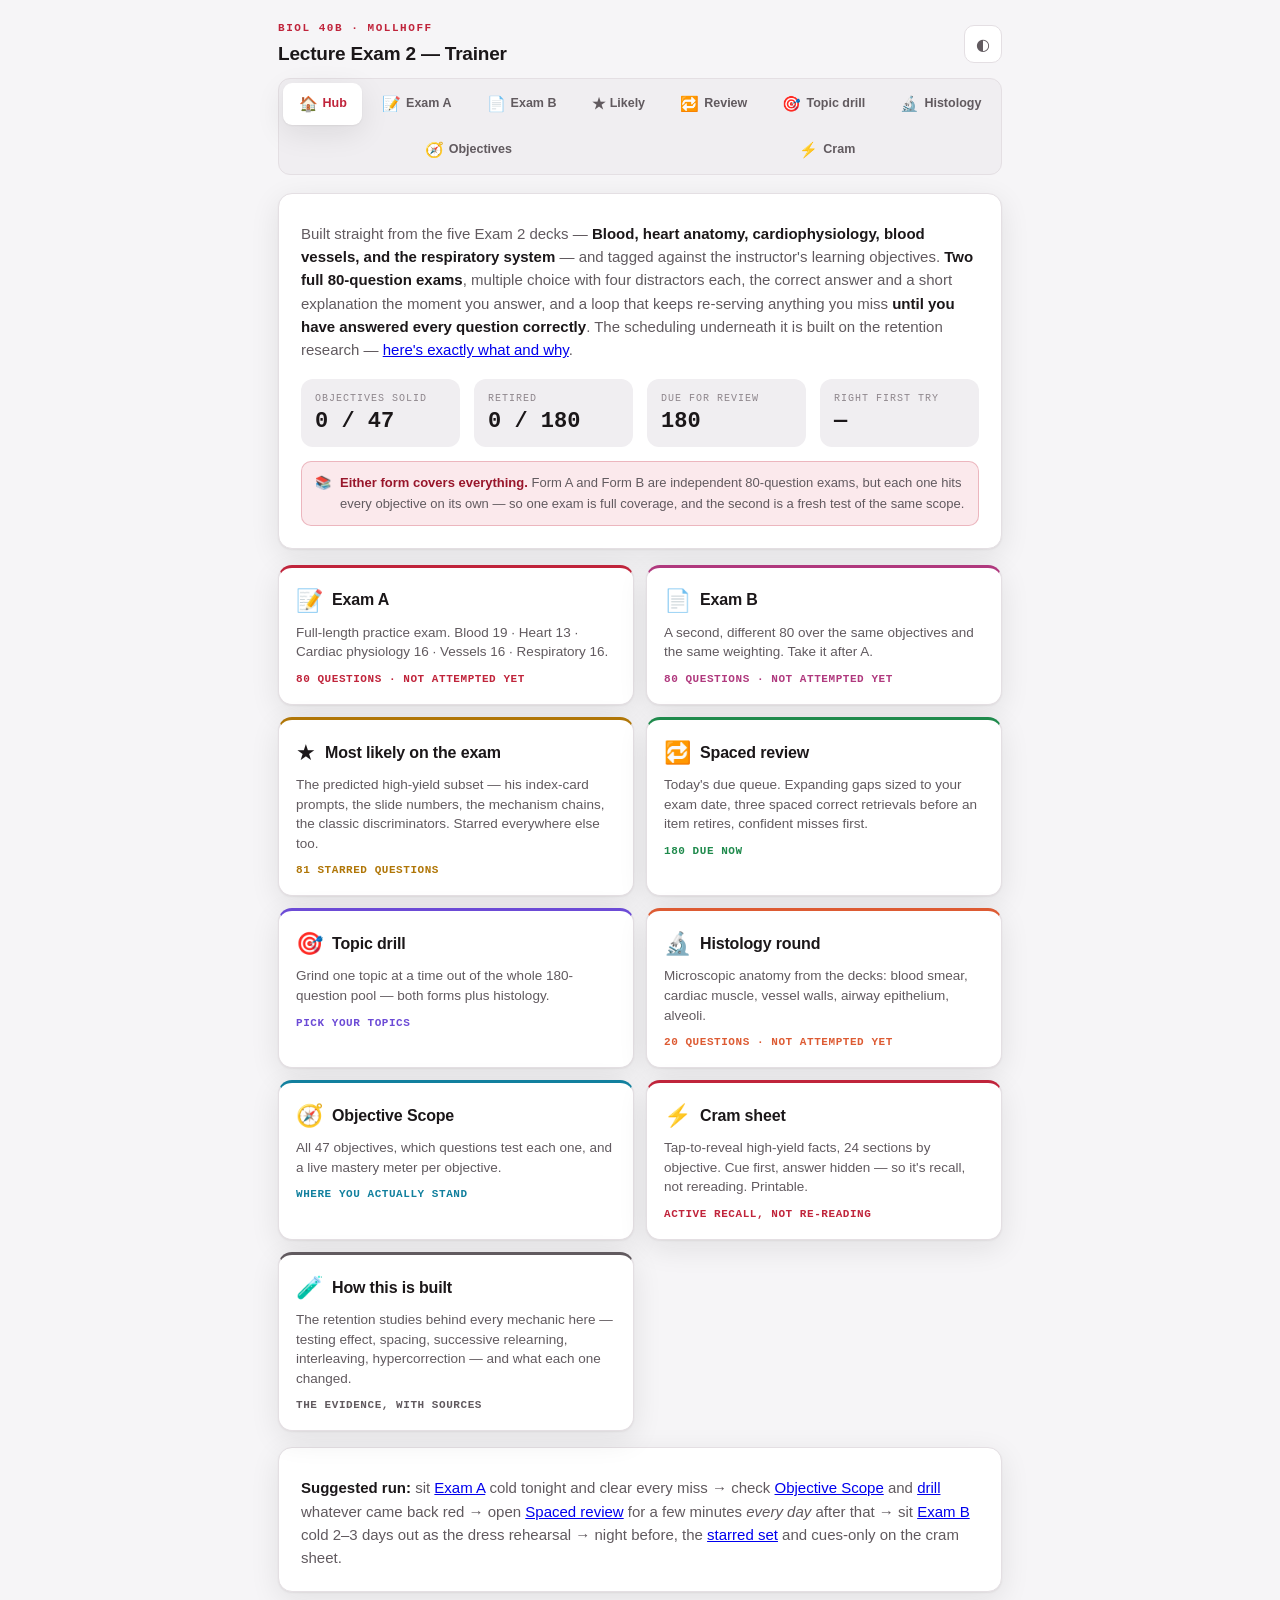
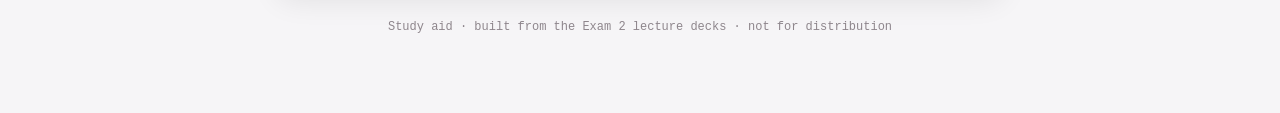
==== index.html @ ac5761a3 "BIOL 40B Lecture Exam 2 trainer: two 80-question forms, predicted high-yield set, spaced review Buil" ====
<!doctype html>
<html lang="en">
<head>
<meta charset="utf-8">
<meta name="viewport" content="width=device-width,initial-scale=1">
<title>BIOL 40B — Lecture Exam 2 Trainer</title>
<meta name="description" content="Practice trainer for the BIOL 40B lecture Exam 2: two full 80-question multiple-choice exams (four distractors each) over blood, heart anatomy, cardiac physiology, blood vessels and the respiratory system, plus a predicted high-yield set, a spaced-repetition review queue, a histology round, an objective-coverage tracker and a cram sheet.">
<link rel="stylesheet" href="styles.css">
</head>
<body>
<div class="wrap">
  <header class="top">
    <div class="brand">
      <span class="kicker">BIOL 40B · Mollhoff</span>
      <h1>Lecture Exam 2 — Trainer</h1>
    </div>
    <button class="iconbtn" id="theme" title="Toggle light / dark" aria-label="Toggle theme">◐</button>
  </header>

  <nav class="pagenav" aria-label="Sections">
    <a href="index.html" class="pnav on" aria-current="page"><span class="ic">🏠</span> Hub</a>
    <a href="exam-a.html" class="pnav"><span class="ic">📝</span> Exam A</a>
    <a href="exam-b.html" class="pnav"><span class="ic">📄</span> Exam B</a>
    <a href="likely.html" class="pnav"><span class="ic">★</span> Likely</a>
    <a href="review.html" class="pnav"><span class="ic">🔁</span> Review</a>
    <a href="drill.html" class="pnav"><span class="ic">🎯</span> Topic drill</a>
    <a href="histology.html" class="pnav"><span class="ic">🔬</span> Histology</a>
    <a href="objectives.html" class="pnav"><span class="ic">🧭</span> Objectives</a>
    <a href="cram.html" class="pnav"><span class="ic">⚡</span> Cram</a>
  </nav>

  <section class="card pad">
    <p class="hero-note">Built straight from the five Exam 2 decks — <b>Blood, heart anatomy, cardiophysiology, blood
      vessels, and the respiratory system</b> — and tagged against the instructor's learning objectives.
      <b>Two full 80-question exams</b>, multiple choice with four distractors each, the correct answer and a short
      explanation the moment you answer, and a loop that keeps re-serving anything you miss <b>until you have answered
      every question correctly</b>. The scheduling underneath it is built on the retention research —
      <a href="method.html">here's exactly what and why</a>.</p>
    <div class="snapshot" id="snapshot"></div>
    <div id="duebanner"></div>
    <div class="notebox" style="margin-top:14px"><span>📚</span><span><b>Either form covers everything.</b> Form A and
      Form B are independent 80-question exams, but each one hits every objective on its own — so one exam is full
      coverage, and the second is a fresh test of the same scope.</span></div>
  </section>

  <div class="hubgrid">
    <a class="hubcard" href="exam-a.html" style="--tc:var(--t-blood)">
      <span class="hc-top"><span class="hc-ic">📝</span><span class="hc-t">Exam A</span></span>
      <span class="hc-d">Full-length practice exam. Blood 19 · Heart 13 · Cardiac physiology 16 · Vessels 16 · Respiratory 16.</span>
      <span class="hc-meta" id="meta-a">80 questions</span>
    </a>
    <a class="hubcard" href="exam-b.html" style="--tc:var(--t-cardio)">
      <span class="hc-top"><span class="hc-ic">📄</span><span class="hc-t">Exam B</span></span>
      <span class="hc-d">A second, different 80 over the same objectives and the same weighting. Take it after A.</span>
      <span class="hc-meta" id="meta-b">80 questions</span>
    </a>
    <a class="hubcard" href="likely.html" style="--tc:var(--hy)">
      <span class="hc-top"><span class="hc-ic">★</span><span class="hc-t">Most likely on the exam</span></span>
      <span class="hc-d">The predicted high-yield subset — his index-card prompts, the slide numbers, the mechanism chains, the classic discriminators. Starred everywhere else too.</span>
      <span class="hc-meta" id="meta-hy">predicted set</span>
    </a>
    <a class="hubcard" href="review.html" style="--tc:var(--correct)">
      <span class="hc-top"><span class="hc-ic">🔁</span><span class="hc-t">Spaced review</span></span>
      <span class="hc-d">Today's due queue. Expanding gaps sized to your exam date, three spaced correct retrievals before an item retires, confident misses first.</span>
      <span class="hc-meta" id="meta-due">the habit that makes it stick</span>
    </a>
    <a class="hubcard" href="drill.html" style="--tc:var(--t-vessels)">
      <span class="hc-top"><span class="hc-ic">🎯</span><span class="hc-t">Topic drill</span></span>
      <span class="hc-d">Grind one topic at a time out of the whole 180-question pool — both forms plus histology.</span>
      <span class="hc-meta">pick your topics</span>
    </a>
    <a class="hubcard" href="histology.html" style="--tc:var(--t-heart)">
      <span class="hc-top"><span class="hc-ic">🔬</span><span class="hc-t">Histology round</span></span>
      <span class="hc-d">Microscopic anatomy from the decks: blood smear, cardiac muscle, vessel walls, airway epithelium, alveoli.</span>
      <span class="hc-meta" id="meta-h">20 questions</span>
    </a>
    <a class="hubcard" href="objectives.html" style="--tc:var(--t-resp)">
      <span class="hc-top"><span class="hc-ic">🧭</span><span class="hc-t">Objective Scope</span></span>
      <span class="hc-d">All 47 objectives, which questions test each one, and a live mastery meter per objective.</span>
      <span class="hc-meta">where you actually stand</span>
    </a>
    <a class="hubcard" href="cram.html" style="--tc:var(--t-blood)">
      <span class="hc-top"><span class="hc-ic">⚡</span><span class="hc-t">Cram sheet</span></span>
      <span class="hc-d">Tap-to-reveal high-yield facts, 24 sections by objective. Cue first, answer hidden — so it's recall, not rereading. Printable.</span>
      <span class="hc-meta">active recall, not re-reading</span>
    </a>
    <a class="hubcard" href="method.html" style="--tc:var(--muted)">
      <span class="hc-top"><span class="hc-ic">🧪</span><span class="hc-t">How this is built</span></span>
      <span class="hc-d">The retention studies behind every mechanic here — testing effect, spacing, successive relearning, interleaving, hypercorrection — and what each one changed.</span>
      <span class="hc-meta">the evidence, with sources</span>
    </a>
  </div>

  <section class="card pad" style="margin-top:16px">
    <p class="hero-note" style="margin-bottom:0"><b>Suggested run:</b> sit <a href="exam-a.html">Exam A</a> cold tonight
      and clear every miss → check <a href="objectives.html">Objective Scope</a> and
      <a href="drill.html">drill</a> whatever came back red → open <a href="review.html">Spaced review</a> for a few
      minutes <i>every day</i> after that → sit <a href="exam-b.html">Exam B</a> cold 2–3 days out as the dress
      rehearsal → night before, the <a href="likely.html">starred set</a> and cues-only on the cram sheet.</p>
  </section>

  <p class="foot">Study aid · built from the Exam 2 lecture decks · not for distribution</p>
</div>

<script src="objectives_data.js"></script>
<script src="exam_a.js"></script>
<script src="exam_b.js"></script>
<script src="histology_data.js"></script>
<script src="srs.js"></script>
<script src="hub.js"></script>
</body>
</html>
---- styles.css ----
/* BIOL 40B — Lecture Exam 2 trainer.
   Cardiopulmonary identity: crimson accent, per-topic colour coding, light + dark. */
:root{
  --bg:#F6F5F7; --surface:#FFFFFF; --surface-2:#F0EEF1;
  --ink:#1B1719; --muted:#615A5F; --faint:#8E868C; --line:#E4DFE3;
  --accent:#C0243B; --accent-deep:#98162B; --accent-soft:#FBE9EC;
  --correct:#1F8A4C; --correct-soft:#E4F3EA;
  --miss:#C43D2E; --miss-soft:#F8E4E1;
  --hint:#9A6B0F; --hint-soft:#FBF0D8;
  --sans:-apple-system,BlinkMacSystemFont,"Segoe UI",Roboto,"Helvetica Neue",Arial,sans-serif;
  --mono:ui-monospace,"Cascadia Code","SFMono-Regular",Consolas,"Liberation Mono",monospace;
  --shadow:0 1px 2px rgba(27,23,25,.06),0 8px 30px rgba(27,23,25,.09);
  --radius:14px;
  /* topic accents — shared by every page so a topic always reads the same colour */
  --t-blood:#C0243B; --t-heart:#DD5B33; --t-cardio:#B0397E; --t-vessels:#6C4BD6; --t-resp:#12809E;
}
@media (prefers-color-scheme:dark){
  :root{
    --bg:#120E10; --surface:#1C1719; --surface-2:#251E21;
    --ink:#F0EAEC; --muted:#A79DA2; --faint:#786E73; --line:#332A2E;
    --accent:#F0637A; --accent-deep:#D8455E; --accent-soft:#3A181F;
    --correct:#37BB6C; --correct-soft:#122C1E; --miss:#E5654F; --miss-soft:#331A16;
    --hint:#E0A93A; --hint-soft:#302512;
    --shadow:0 1px 2px rgba(0,0,0,.3),0 10px 34px rgba(0,0,0,.45);
    --t-blood:#F0637A; --t-heart:#F2895F; --t-cardio:#E274B4; --t-vessels:#9A83F0; --t-resp:#4FB6D2;
  }
}
:root[data-theme="light"]{
  --bg:#F6F5F7; --surface:#FFFFFF; --surface-2:#F0EEF1; --ink:#1B1719; --muted:#615A5F;
  --faint:#8E868C; --line:#E4DFE3; --accent:#C0243B; --accent-deep:#98162B; --accent-soft:#FBE9EC;
  --correct:#1F8A4C; --correct-soft:#E4F3EA; --miss:#C43D2E; --miss-soft:#F8E4E1;
  --hint:#9A6B0F; --hint-soft:#FBF0D8; --shadow:0 1px 2px rgba(27,23,25,.06),0 8px 30px rgba(27,23,25,.09);
  --t-blood:#C0243B; --t-heart:#DD5B33; --t-cardio:#B0397E; --t-vessels:#6C4BD6; --t-resp:#12809E;
}
:root[data-theme="dark"]{
  --bg:#120E10; --surface:#1C1719; --surface-2:#251E21; --ink:#F0EAEC; --muted:#A79DA2;
  --faint:#786E73; --line:#332A2E; --accent:#F0637A; --accent-deep:#D8455E; --accent-soft:#3A181F;
  --correct:#37BB6C; --correct-soft:#122C1E; --miss:#E5654F; --miss-soft:#331A16;
  --hint:#E0A93A; --hint-soft:#302512; --shadow:0 1px 2px rgba(0,0,0,.3),0 10px 34px rgba(0,0,0,.45);
  --t-blood:#F0637A; --t-heart:#F2895F; --t-cardio:#E274B4; --t-vessels:#9A83F0; --t-resp:#4FB6D2;
}
*{box-sizing:border-box} html,body{margin:0;padding:0}
body{background:var(--bg);color:var(--ink);font-family:var(--sans);line-height:1.55;-webkit-font-smoothing:antialiased;min-height:100vh}
.wrap{max-width:760px;margin:0 auto;padding:20px 18px 64px}

.top{display:flex;align-items:center;justify-content:space-between;gap:12px;margin-bottom:10px}
.brand{display:flex;flex-direction:column;gap:2px}
.brand .kicker{font-family:var(--mono);font-size:11px;letter-spacing:.14em;text-transform:uppercase;color:var(--accent);font-weight:600}
.brand h1{font-size:19px;margin:0;font-weight:650;letter-spacing:-.01em}
.iconbtn{border:1px solid var(--line);background:var(--surface);color:var(--muted);width:38px;height:38px;border-radius:10px;cursor:pointer;font-size:16px;display:grid;place-items:center;transition:.15s}
.iconbtn:hover{color:var(--ink);border-color:var(--accent)}

/* segmented page nav */
.pagenav{display:flex;flex-wrap:wrap;gap:4px;padding:4px;background:var(--surface-2);border:1px solid var(--line);border-radius:12px;margin-bottom:18px}
.pagenav .pnav{flex:1 1 auto;display:flex;align-items:center;justify-content:center;gap:5px;padding:9px 8px;border-radius:9px;font-size:12.5px;font-weight:600;color:var(--muted);text-decoration:none;transition:.15s;white-space:nowrap}
.pagenav .pnav:hover{color:var(--ink)}
.pagenav .pnav.on{background:var(--surface);color:var(--accent);box-shadow:var(--shadow);cursor:default}
.pagenav .pnav .ic{font-size:15px}
@media(max-width:600px){.pagenav .pnav{flex:1 1 calc(33.333% - 4px);font-size:12.5px;padding:8px 6px}}

.card{background:var(--surface);border:1px solid var(--line);border-radius:var(--radius);box-shadow:var(--shadow);overflow:hidden}
.pad{padding:22px}
.hero-note{color:var(--muted);font-size:15px;margin:6px 0 18px}
.hero-note b{color:var(--ink)}

/* topic breakdown chips on the start screens */
.speclist{display:grid;grid-template-columns:1fr 1fr;gap:8px;margin:16px 0 4px}
@media(max-width:560px){.speclist{grid-template-columns:1fr}}
.spec{display:flex;gap:9px;align-items:center;padding:10px 12px;background:var(--surface-2);border-radius:10px;font-size:13.5px;border-left:4px solid var(--tc,var(--accent))}
.spec .n{font-family:var(--mono);color:var(--tc,var(--accent));font-size:12px;font-weight:700;margin-left:auto}
.spec b{font-weight:600}

.opts{margin:18px 0 4px;display:flex;flex-direction:column;gap:9px}
.opt{display:flex;align-items:center;gap:11px;padding:11px 14px;border:1px solid var(--line);border-radius:11px;cursor:pointer;transition:.15s;background:var(--surface)}
.opt:hover{border-color:var(--accent)}
.opt input{width:18px;height:18px;accent-color:var(--accent);cursor:pointer;flex:none}
.opt .lab{font-weight:550;font-size:14.5px}
.opt .sub{color:var(--muted);font-size:12.5px}
.opt .txt{display:flex;flex-direction:column}
.rule{border:0;border-top:1px solid var(--line);margin:18px 0}
.notebox{display:flex;gap:9px;align-items:flex-start;font-size:13px;color:var(--muted);background:var(--accent-soft);border:1px solid color-mix(in srgb,var(--accent) 26%,transparent);padding:11px 13px;border-radius:10px;margin-top:6px}
.notebox b{color:var(--accent-deep)}
:root[data-theme="dark"] .notebox b{color:var(--accent)}

.btn{font-family:var(--sans);font-size:15px;font-weight:600;border-radius:11px;cursor:pointer;padding:13px 20px;border:1px solid transparent;transition:.15s;line-height:1}
.btn-primary{background:var(--accent);color:#fff}
.btn-primary:hover{background:var(--accent-deep)}
:root[data-theme="dark"] .btn-primary{color:#20090E}
.btn-ghost{background:var(--surface);border-color:var(--line);color:var(--ink)}
.btn-ghost:hover{border-color:var(--accent);color:var(--accent)}
.btn-block{width:100%}
.btnrow{display:flex;gap:10px;margin-top:22px;flex-wrap:wrap}
.btnrow .btn{flex:1 1 auto}

/* live status strip */
.status{display:flex;margin-bottom:14px;background:var(--surface);border:1px solid var(--line);border-radius:12px;overflow:hidden}
.stat{flex:1;padding:9px 12px;display:flex;flex-direction:column;gap:1px;border-right:1px solid var(--line)}
.stat:last-child{border-right:0}
.stat .k{font-family:var(--mono);font-size:10px;letter-spacing:.1em;text-transform:uppercase;color:var(--faint)}
.stat .v{font-family:var(--mono);font-size:16px;font-weight:600;font-variant-numeric:tabular-nums;color:var(--ink)}
.stat .v.acc{color:var(--accent)}
.progress{height:4px;background:var(--surface-2);border-radius:99px;overflow:hidden;margin-bottom:6px}
.progress i{display:block;height:100%;background:var(--accent);border-radius:99px;transition:width .35s ease}
.progress-cap{margin-bottom:16px;text-align:center;font-family:var(--mono);font-size:11px;letter-spacing:.06em;color:var(--muted);font-weight:600}

.qtag{display:flex;align-items:center;gap:10px;margin-bottom:12px;flex-wrap:wrap}
.qtag .model{font-family:var(--mono);font-size:11px;letter-spacing:.08em;text-transform:uppercase;color:var(--tc,var(--accent));font-weight:600}
.qtag .objtag{font-family:var(--mono);font-size:10px;letter-spacing:.05em;color:var(--faint);background:var(--surface-2);border-radius:6px;padding:2px 7px}

/* ---- "likely on the exam" flag (predicted high-yield) ---- */
:root{--hy:#B07607; --hy-soft:#FDF3DC; --hy-line:#E7C87A}
@media (prefers-color-scheme:dark){:root{--hy:#F0C25A; --hy-soft:#332711; --hy-line:#5C4818}}
:root[data-theme="light"]{--hy:#B07607; --hy-soft:#FDF3DC; --hy-line:#E7C87A}
:root[data-theme="dark"]{--hy:#F0C25A; --hy-soft:#332711; --hy-line:#5C4818}
.hytag{display:inline-flex;align-items:center;gap:4px;font-family:var(--mono);font-size:10px;font-weight:700;letter-spacing:.07em;text-transform:uppercase;color:var(--hy);background:var(--hy-soft);border:1px solid var(--hy-line);border-radius:999px;padding:2px 8px;white-space:nowrap}
.hystar{color:var(--hy);font-size:13px;line-height:1}
.hynote{display:flex;gap:9px;align-items:flex-start;font-size:13px;color:var(--muted);background:var(--hy-soft);border:1px solid var(--hy-line);padding:11px 13px;border-radius:10px;margin-top:6px}
.hynote b{color:var(--hy)}
.cram-row.hy{border-color:var(--hy-line)}
.cram-row.hy .cram-num{background:var(--hy)}
:root[data-theme="dark"] .cram-row.hy .cram-num{color:#241B06}
.objrow .hycount{font-family:var(--mono);font-size:10px;font-weight:700;letter-spacing:.05em;color:var(--hy);background:var(--hy-soft);border:1px solid var(--hy-line);border-radius:999px;padding:2px 7px;white-space:nowrap}
.badge{display:inline-grid;place-items:center;min-width:30px;height:30px;padding:0 8px;border-radius:8px;background:var(--tc,var(--accent));color:#fff;font-family:var(--mono);font-weight:700;font-size:15px}
#exam .card{border-top:3px solid var(--tc,var(--accent))}
.qprompt{font-size:18px;font-weight:600;letter-spacing:-.01em;margin:0 0 14px;text-wrap:balance}

/* ---- MCQ choices + reveal ---- */
.choices{display:flex;flex-direction:column;gap:10px;margin-top:6px}
.choice{display:flex;gap:12px;align-items:flex-start;width:100%;text-align:left;padding:13px 15px;border:1.5px solid var(--line);border-radius:12px;background:var(--surface);color:var(--ink);font-family:var(--sans);font-size:15px;line-height:1.5;cursor:pointer;transition:.13s}
.choice:hover:not(:disabled){border-color:var(--accent);background:var(--accent-soft)}
.choice:disabled{cursor:default}
.choice .ltr{flex:none;display:grid;place-items:center;width:26px;height:26px;border-radius:7px;background:var(--surface-2);color:var(--muted);font-family:var(--mono);font-weight:700;font-size:13px;transition:.13s}
.choice .ctxt{flex:1;padding-top:2px}
.choice.correct{border-color:var(--correct);background:var(--correct-soft)}
.choice.correct .ltr{background:var(--correct);color:#fff}
.choice.wrong{border-color:var(--miss);background:var(--miss-soft)}
.choice.wrong .ltr{background:var(--miss);color:#fff}
.choice.dim{opacity:.55}
.explain{margin-top:16px;background:var(--surface-2);border:1px solid var(--line);border-left:4px solid var(--tc,var(--accent));border-radius:10px;padding:13px 15px;font-size:14px}
.explain .head{display:flex;gap:8px;align-items:center;margin-bottom:5px;flex-wrap:wrap}
.explain .head .mk{font-family:var(--mono);font-weight:700;font-size:11px;color:#fff;padding:2px 8px;border-radius:6px}
.explain.ok .head .mk{background:var(--correct)} .explain.no .head .mk{background:var(--miss)}
.explain .head .lbl{font-family:var(--mono);font-size:10px;letter-spacing:.08em;text-transform:uppercase;color:var(--muted)}
.explain .why{color:var(--muted);line-height:1.55}
.explain .why b{color:var(--ink)}
.explain .objline{margin-top:8px;padding-top:8px;border-top:1px dashed var(--line);font-family:var(--mono);font-size:11.5px;color:var(--faint);line-height:1.7}
.choice.chosen{border-color:var(--accent);background:var(--accent-soft)}
.choice.chosen .ltr{background:var(--accent);color:#fff}

/* confidence step — rated before the answer is revealed (hypercorrection) */
#confbox{margin-top:16px;background:var(--surface-2);border:1px solid var(--line);border-left:4px solid var(--hy);border-radius:10px;padding:13px 15px}
#confbox .cq{font-size:14.5px;font-weight:650;margin-bottom:3px}
#confbox .ch{font-size:12.5px;color:var(--muted);margin-bottom:10px}
.confrow{display:flex;gap:8px;flex-wrap:wrap}
.confrow button{flex:1 1 110px;font-family:var(--sans);font-size:14px;font-weight:600;padding:11px 12px;border-radius:10px;border:1.5px solid var(--line);background:var(--surface);color:var(--ink);cursor:pointer;transition:.13s;display:flex;flex-direction:column;gap:2px;align-items:center}
.confrow button:hover{border-color:var(--hy);background:var(--hy-soft)}
.confrow button small{font-weight:500;font-size:11px;color:var(--muted)}

/* the two nudges shown after an answer */
.hitcorrect{margin-top:10px;padding:10px 12px;background:var(--hy-soft);border:1px solid var(--hy-line);border-radius:9px;font-size:13.5px;line-height:1.5;color:var(--ink)}
.hitcorrect b{color:var(--hy)}
.selfex{margin-top:10px;padding:10px 12px;background:var(--surface);border:1px dashed var(--line);border-radius:9px;font-size:13.5px;line-height:1.5;color:var(--muted)}
.selfex b{color:var(--ink)}

/* calibration block on the finish card */
.calgrid{display:flex;gap:10px;flex-wrap:wrap}
.calcell{flex:1 1 110px;background:var(--surface-2);border-radius:10px;padding:10px 12px;display:flex;flex-direction:column;gap:1px;text-align:left}
.calcell .cl{font-family:var(--mono);font-size:10px;letter-spacing:.08em;text-transform:uppercase;color:var(--faint)}
.calcell .cv{font-family:var(--mono);font-size:20px;font-weight:700;font-variant-numeric:tabular-nums}
.calcell .cs{font-size:11.5px;color:var(--muted)}
#calibration{margin-top:22px;text-align:left}

/* spaced-review dashboard */
.srsgrid{display:flex;gap:10px;flex-wrap:wrap;margin-top:4px}
.srscell{flex:1 1 120px;background:var(--surface-2);border-radius:12px;padding:12px 14px;border-left:4px solid var(--tc,var(--accent))}
.srscell .k{display:block;font-family:var(--mono);font-size:10px;letter-spacing:.1em;text-transform:uppercase;color:var(--faint);margin-bottom:2px}
.srscell .v{display:block;font-family:var(--mono);font-size:22px;font-weight:700;font-variant-numeric:tabular-nums;line-height:1.2}
.srscell .s{display:block;font-size:11.5px;color:var(--muted);margin-top:2px}
.examdate{display:flex;gap:10px;align-items:center;flex-wrap:wrap;margin-top:14px;padding:12px 14px;background:var(--surface-2);border-radius:12px}
.examdate label{font-size:13.5px;font-weight:600}
.examdate input{font-family:var(--sans);font-size:15px;padding:9px 11px;border:1.5px solid var(--line);border-radius:9px;background:var(--surface);color:var(--ink)}
.examdate .hint{font-size:12.5px;color:var(--muted);flex:1 1 100%}

/* method page prose */
.prose{font-size:15px;line-height:1.65;color:var(--ink)}
.prose h2{font-size:18px;margin:26px 0 6px;letter-spacing:-.01em}
.prose h2:first-child{margin-top:4px}
.prose p{margin:0 0 10px;color:var(--muted)}
.prose p b,.prose li b{color:var(--ink)}
.prose ul{margin:0 0 10px;padding-left:20px;color:var(--muted);display:flex;flex-direction:column;gap:5px}
.prose .cite{font-size:12.5px;color:var(--faint);font-style:italic}
.prose a{color:var(--accent)}
.doesit{display:flex;gap:10px;align-items:flex-start;margin:10px 0;padding:11px 13px;border-radius:10px;background:var(--surface-2);border-left:4px solid var(--accent)}
.doesit .di-t{font-family:var(--mono);font-size:10px;letter-spacing:.08em;text-transform:uppercase;color:var(--accent);font-weight:700;display:block;margin-bottom:2px}
.doesit .di-b{font-size:13.5px;line-height:1.5;color:var(--ink)}
.utility{display:flex;gap:8px;flex-wrap:wrap;margin:8px 0 14px}
.util{font-family:var(--mono);font-size:11px;font-weight:700;padding:3px 9px;border-radius:999px;letter-spacing:.04em}
.util.high{background:var(--correct-soft);color:var(--correct)}
.util.low{background:var(--miss-soft);color:var(--miss)}

.banner{margin-bottom:14px}
.banner .box{background:var(--accent-soft);border:1px solid color-mix(in srgb,var(--accent) 32%,transparent);border-radius:12px;padding:13px 15px;display:flex;gap:11px;align-items:center;font-size:14px}
.banner .box b{color:var(--accent-deep)}
:root[data-theme="dark"] .banner .box b{color:var(--accent)}
.banner .box .ico{font-size:20px;flex:none}

.done{text-align:center;padding:34px 22px}
.done .big{font-size:52px;line-height:1;margin-bottom:8px}
.done h2{margin:0 0 6px;font-size:24px;letter-spacing:-.01em}
.done p{color:var(--muted);margin:0 auto;max-width:46ch}
.scoreline{display:flex;justify-content:center;gap:26px;margin:22px 0 4px;flex-wrap:wrap}
.scoreline .s{display:flex;flex-direction:column;gap:2px}
.scoreline .s .k{font-family:var(--mono);font-size:10px;letter-spacing:.1em;text-transform:uppercase;color:var(--faint)}
.scoreline .s .v{font-family:var(--mono);font-size:26px;font-weight:600;font-variant-numeric:tabular-nums}
/* per-topic score bars on the finish card */
.topicscore{margin:22px 0 0;text-align:left;display:flex;flex-direction:column;gap:9px}
.ts-row{display:flex;align-items:center;gap:10px;font-size:13px}
.ts-row .ts-name{flex:0 0 40%;font-weight:600}
.ts-row .ts-bar{flex:1;height:7px;border-radius:99px;background:var(--surface-2);overflow:hidden}
.ts-row .ts-bar i{display:block;height:100%;border-radius:99px;background:var(--tc,var(--accent))}
.ts-row .ts-val{flex:none;font-family:var(--mono);font-size:12px;color:var(--muted);font-variant-numeric:tabular-nums}

.foot{text-align:center;color:var(--faint);font-size:12px;margin-top:26px;font-family:var(--mono)}
.hidden{display:none!important}
@media (prefers-reduced-motion:reduce){*{animation:none!important;transition:none!important}}

/* ================= HUB ================= */
.hubgrid{display:grid;grid-template-columns:1fr 1fr;gap:12px;margin-top:16px}
@media(max-width:620px){.hubgrid{grid-template-columns:1fr}}
.hubcard{display:flex;flex-direction:column;gap:5px;padding:16px 17px;background:var(--surface);border:1px solid var(--line);border-radius:var(--radius);box-shadow:var(--shadow);text-decoration:none;color:inherit;border-top:3px solid var(--tc,var(--accent));transition:.15s}
.hubcard:hover{transform:translateY(-2px);border-color:var(--accent)}
.hubcard .hc-top{display:flex;align-items:center;gap:9px}
.hubcard .hc-ic{font-size:22px}
.hubcard .hc-t{font-size:16px;font-weight:700;letter-spacing:-.01em}
.hubcard .hc-d{font-size:13.5px;color:var(--muted);line-height:1.45}
.hubcard .hc-meta{margin-top:4px;font-family:var(--mono);font-size:11px;letter-spacing:.05em;text-transform:uppercase;color:var(--tc,var(--accent));font-weight:600}
.snapshot{display:flex;gap:14px;flex-wrap:wrap;margin-top:4px}
.snapshot .sn{flex:1 1 130px;background:var(--surface-2);border-radius:12px;padding:12px 14px}
.snapshot .sn .k{display:block;font-family:var(--mono);font-size:10px;letter-spacing:.1em;text-transform:uppercase;color:var(--faint);margin-bottom:2px}
.snapshot .sn .v{display:block;font-family:var(--mono);font-size:22px;font-weight:700;font-variant-numeric:tabular-nums;line-height:1.2}

/* ================= OBJECTIVE SCOPE ================= */
.objsec{background:var(--surface);border:1px solid var(--line);border-radius:14px;margin:12px 0;overflow:hidden;box-shadow:var(--shadow)}
.objsec>summary{list-style:none;cursor:pointer;display:flex;align-items:center;gap:10px;padding:14px 16px;font-weight:700;font-size:16px;border-left:4px solid var(--tc,var(--accent))}
.objsec>summary::-webkit-details-marker{display:none}
.objsec>summary::after{content:"▸";margin-left:auto;color:var(--faint);transition:.15s}
.objsec[open]>summary::after{transform:rotate(90deg)}
.objsec .deck{font-family:var(--mono);font-size:11px;font-weight:600;color:var(--faint);background:var(--surface-2);border-radius:6px;padding:1px 7px}
.objbody{padding:2px 14px 14px}
.objrow{display:flex;gap:11px;align-items:flex-start;padding:11px 0;border-top:1px solid var(--line)}
.objrow:first-child{border-top:0}
.objrow .oid{flex:none;font-family:var(--mono);font-size:11px;font-weight:700;color:#fff;background:var(--tc,var(--accent));border-radius:6px;padding:3px 7px;margin-top:2px}
.objrow .otxt{flex:1;min-width:0}
.objrow .otxt .ot{font-size:14.5px;line-height:1.45}
.objrow .otxt .om{margin-top:5px;display:flex;align-items:center;gap:8px;flex-wrap:wrap}
.objrow .meter{flex:1 1 120px;height:7px;border-radius:99px;background:var(--surface-2);overflow:hidden;min-width:90px}
.objrow .meter i{display:block;height:100%;border-radius:99px;background:var(--tc,var(--accent));transition:width .4s ease}
.objrow .mlab{font-family:var(--mono);font-size:11px;color:var(--muted);font-variant-numeric:tabular-nums}
.objrow .pill{font-family:var(--mono);font-size:10px;font-weight:700;letter-spacing:.05em;text-transform:uppercase;padding:2px 7px;border-radius:99px}
.pill.untouched{background:var(--surface-2);color:var(--faint)}
.pill.shaky{background:var(--miss-soft);color:var(--miss)}
.pill.mid{background:var(--hint-soft);color:var(--hint)}
.pill.solid{background:var(--correct-soft);color:var(--correct)}
.objrow .qlinks{margin-top:4px;font-family:var(--mono);font-size:11px;color:var(--faint)}
.legend{display:flex;gap:8px;flex-wrap:wrap;margin-top:12px;font-size:12px;color:var(--muted)}

/* ================= CRAM ================= */
.mono{font-family:var(--mono);font-size:.92em}
.cram-tools{display:flex;flex-wrap:wrap;gap:8px;margin:6px 0 4px}
.cram-tools .btn{flex:1 1 auto;min-width:150px}
.cram-how{margin-top:12px;background:var(--surface-2);border:1px solid var(--line);border-radius:12px;padding:12px 14px;font-size:13.5px}
.cram-how ol{margin:6px 0 0;padding-left:20px;display:flex;flex-direction:column;gap:4px}
.cram-toc{display:flex;flex-wrap:wrap;gap:6px;margin-top:14px}
.toc-chip{font-size:12.5px;padding:6px 11px;border-radius:999px;background:var(--surface-2);border:1px solid var(--line);color:var(--ink);text-decoration:none}
.toc-chip:hover{border-color:var(--accent);color:var(--accent)}
.cram-sec{background:var(--surface);border:1px solid var(--line);border-radius:14px;margin:12px 0;overflow:hidden;box-shadow:var(--shadow)}
.cram-sec>summary{list-style:none;cursor:pointer;display:flex;align-items:center;gap:10px;padding:14px 16px;font-weight:700;font-size:16px;border-left:4px solid var(--tc,var(--accent))}
.cram-sec>summary::-webkit-details-marker{display:none}
.cram-sec>summary::after{content:"▸";margin-left:auto;color:var(--faint);transition:.15s}
.cram-sec[open]>summary::after{transform:rotate(90deg)}
.cram-dot{width:12px;height:12px;border-radius:50%;flex:none;background:var(--tc,var(--accent))}
.cram-count{font-family:var(--mono);font-size:12px;font-weight:600;color:var(--faint);background:var(--surface-2);border-radius:6px;padding:1px 7px}
.cram-body{padding:0 14px 16px}
.cram-mnem{background:var(--accent-soft);border-radius:10px;padding:10px 12px;margin-bottom:10px;font-size:13.5px;line-height:1.5}
.cram-mnem-t{display:block;font-weight:700;font-size:11px;text-transform:uppercase;letter-spacing:.06em;color:var(--accent-deep);margin-bottom:2px}
:root[data-theme="dark"] .cram-mnem-t{color:var(--accent)}
.cram-rows{display:grid;grid-template-columns:1fr;gap:8px}
@media(min-width:740px){.cram-rows{grid-template-columns:1fr 1fr}}
.cram-row{display:flex;gap:10px;align-items:flex-start;width:100%;text-align:left;background:var(--surface);border:1px solid var(--line);border-radius:12px;padding:12px;font:inherit;color:inherit;cursor:pointer;-webkit-tap-highlight-color:transparent}
.cram-row:active{background:var(--surface-2)}
.cram-row:hover{border-color:var(--tc,var(--accent))}
.cram-num{flex:none;min-width:32px;height:28px;border-radius:8px;color:#fff;background:var(--tc,var(--accent));font-weight:700;font-family:var(--mono);font-size:13px;display:inline-grid;place-items:center;padding:0 7px}
.cram-cue{flex:1;min-width:0}
.cram-cue .cue{display:block;font-weight:650;font-size:14.5px;line-height:1.35}
.cram-reveal{display:block;margin-top:5px;color:var(--faint);font-size:12.5px;font-style:italic}
.cram-ans{display:none;margin-top:6px;font-size:14px;color:var(--ink);line-height:1.5}
.cram-row.show .cram-reveal{display:none}
.cram-row.show .cram-ans{display:block}
@media print{
  .top,.pagenav,#cram-intro,.foot{display:none!important}
  .cram-sec{border:none;margin:0 0 10px;break-inside:avoid;box-shadow:none}
  .cram-sec>summary::after{display:none}
  .cram-body{padding:0}
  .cram-ans{display:block!important}
  .cram-reveal{display:none!important}
  .cram-row{border:1px solid #ccc;break-inside:avoid;padding:6px 8px}
  .cram-rows{grid-template-columns:1fr 1fr}
}
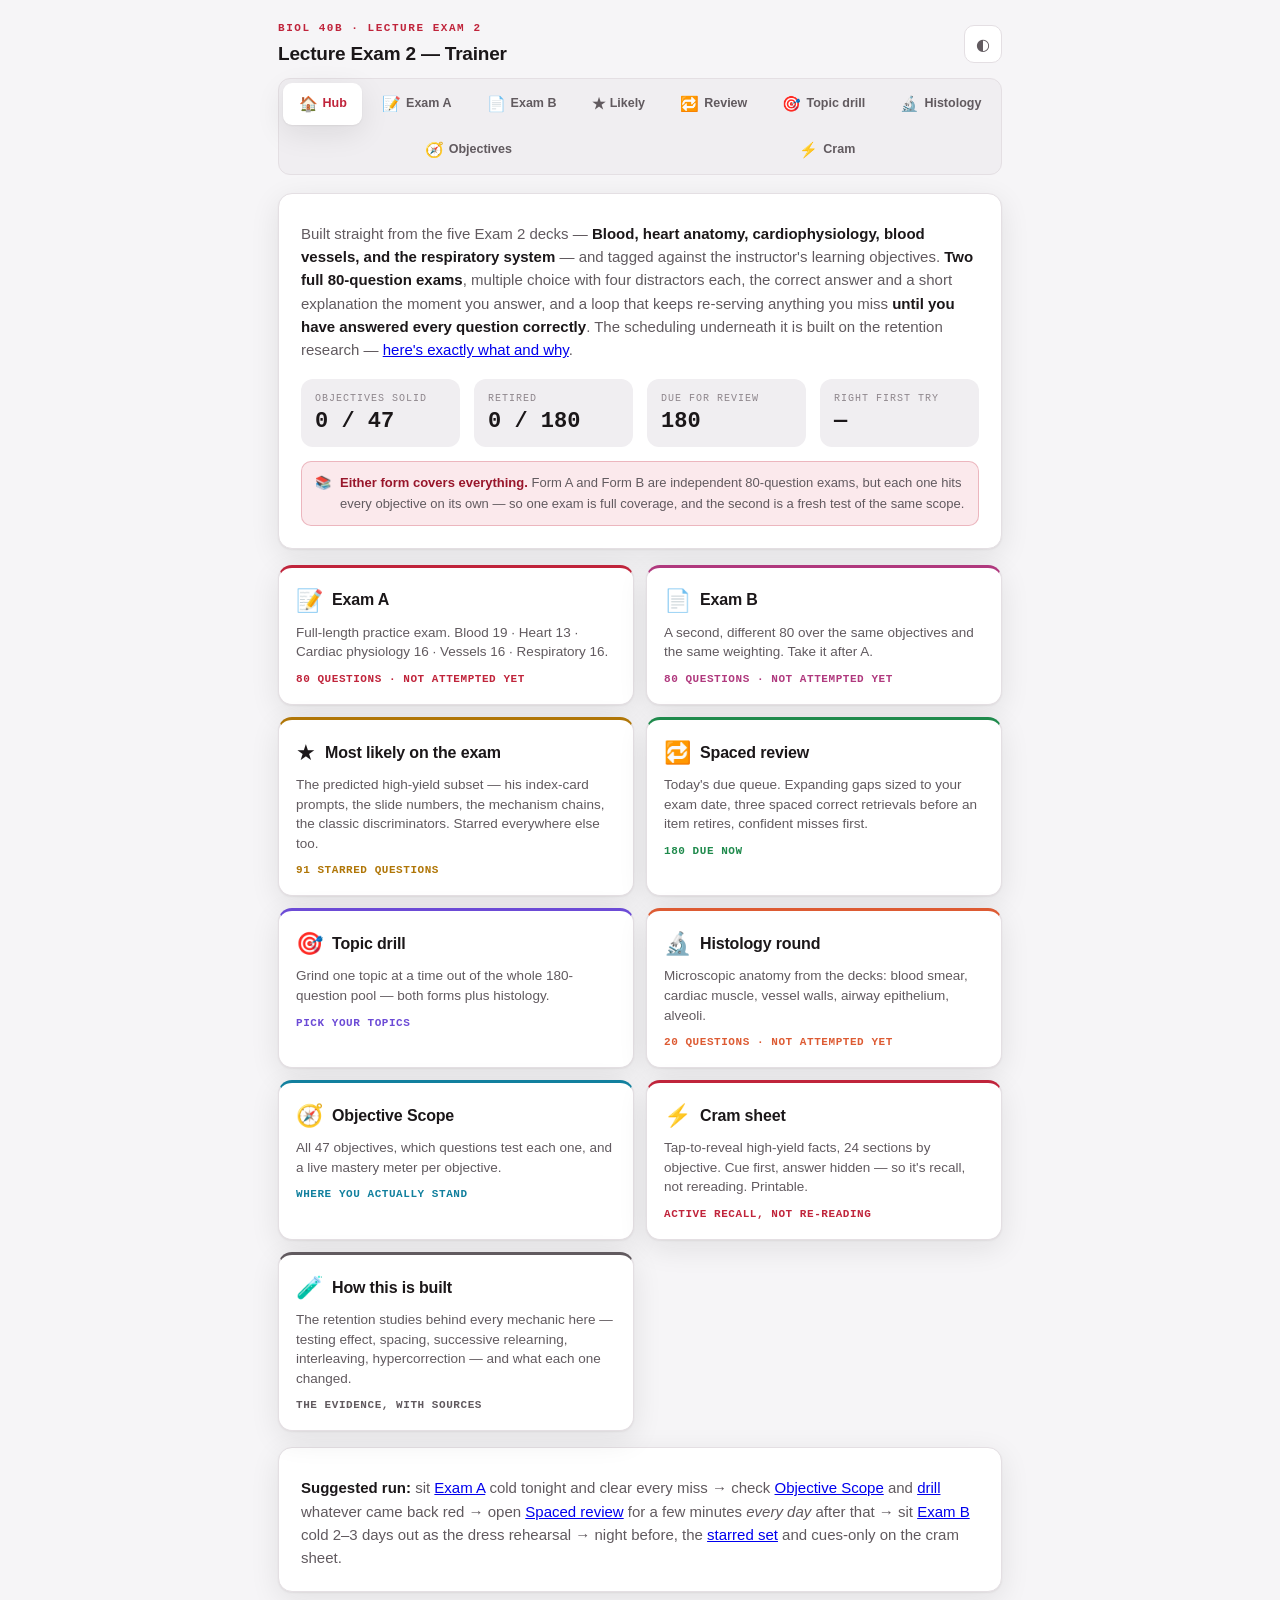
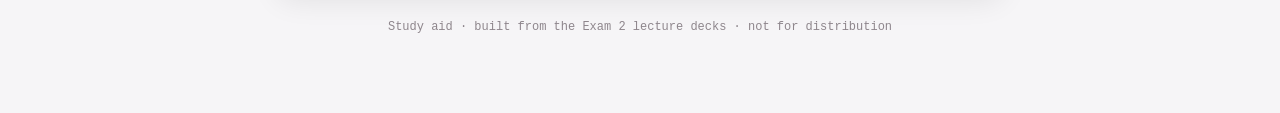
==== commit c46d4c1f: "Remove an incorrect instructor name from the hub header "Mollhoff" was carried over from the BIOL 40" ====
--- a/index.html
+++ b/index.html
@@ -11,7 +11,7 @@
 <div class="wrap">
   <header class="top">
     <div class="brand">
-      <span class="kicker">BIOL 40B · Mollhoff</span>
+      <span class="kicker">BIOL 40B · Lecture Exam 2</span>
       <h1>Lecture Exam 2 — Trainer</h1>
     </div>
     <button class="iconbtn" id="theme" title="Toggle light / dark" aria-label="Toggle theme">◐</button>
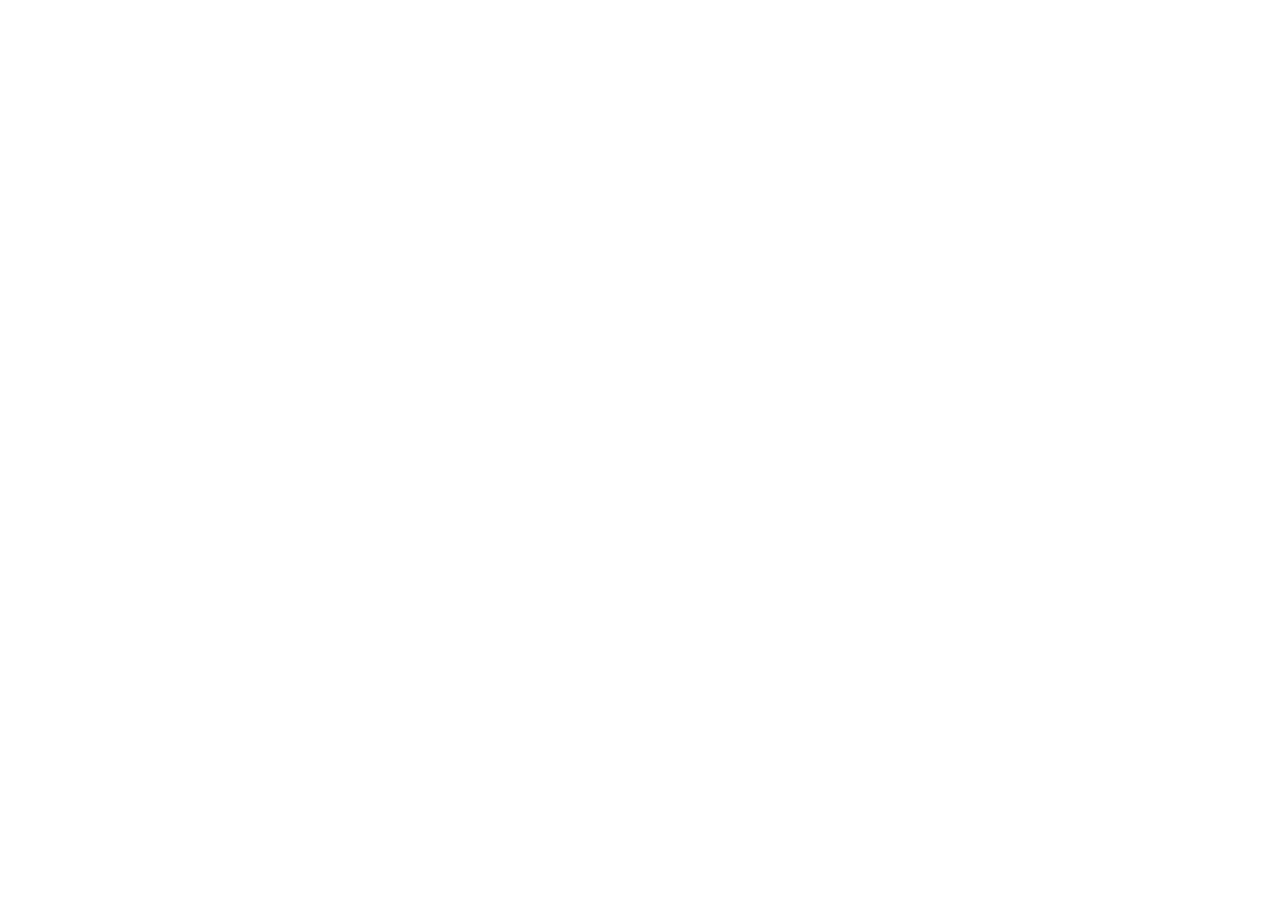
==== commit 2f564aa0: "Point this repo at the combined biol40b site All three BIOL 40B trainers now live together at produc" ====
--- a/index.html
+++ b/index.html
@@ -3,110 +3,28 @@
 <head>
 <meta charset="utf-8">
 <meta name="viewport" content="width=device-width,initial-scale=1">
-<title>BIOL 40B — Lecture Exam 2 Trainer</title>
-<meta name="description" content="Practice trainer for the BIOL 40B lecture Exam 2: two full 80-question multiple-choice exams (four distractors each) over blood, heart anatomy, cardiac physiology, blood vessels and the respiratory system, plus a predicted high-yield set, a spaced-repetition review queue, a histology round, an objective-coverage tracker and a cram sheet.">
-<link rel="stylesheet" href="styles.css">
+<title>Moved — BIOL 40B Study Trainers</title>
+<meta name="robots" content="noindex">
+<link rel="canonical" href="https://producer456hub.github.io/biol40b/exam2/index.html">
+<meta http-equiv="refresh" content="0; url=https://producer456hub.github.io/biol40b/exam2/index.html">
+<style>
+  body{margin:0;min-height:100vh;display:grid;place-items:center;background:#120E10;color:#F0EAEC;
+       font-family:-apple-system,BlinkMacSystemFont,"Segoe UI",Roboto,Arial,sans-serif;padding:24px}
+  .box{max-width:30rem;text-align:center}
+  h1{font-size:20px;margin:0 0 10px;letter-spacing:-.01em}
+  p{color:#A79DA2;font-size:15px;line-height:1.55;margin:0 0 18px}
+  a.go{display:inline-block;background:#F0637A;color:#20090E;font-weight:700;text-decoration:none;
+    padding:13px 22px;border-radius:11px}
+  code{font-family:ui-monospace,Consolas,monospace;font-size:13px;color:#F0637A}
+</style>
 </head>
 <body>
-<div class="wrap">
-  <header class="top">
-    <div class="brand">
-      <span class="kicker">BIOL 40B · Lecture Exam 2</span>
-      <h1>Lecture Exam 2 — Trainer</h1>
-    </div>
-    <button class="iconbtn" id="theme" title="Toggle light / dark" aria-label="Toggle theme">◐</button>
-  </header>
-
-  <nav class="pagenav" aria-label="Sections">
-    <a href="index.html" class="pnav on" aria-current="page"><span class="ic">🏠</span> Hub</a>
-    <a href="exam-a.html" class="pnav"><span class="ic">📝</span> Exam A</a>
-    <a href="exam-b.html" class="pnav"><span class="ic">📄</span> Exam B</a>
-    <a href="likely.html" class="pnav"><span class="ic">★</span> Likely</a>
-    <a href="review.html" class="pnav"><span class="ic">🔁</span> Review</a>
-    <a href="drill.html" class="pnav"><span class="ic">🎯</span> Topic drill</a>
-    <a href="histology.html" class="pnav"><span class="ic">🔬</span> Histology</a>
-    <a href="objectives.html" class="pnav"><span class="ic">🧭</span> Objectives</a>
-    <a href="cram.html" class="pnav"><span class="ic">⚡</span> Cram</a>
-  </nav>
-
-  <section class="card pad">
-    <p class="hero-note">Built straight from the five Exam 2 decks — <b>Blood, heart anatomy, cardiophysiology, blood
-      vessels, and the respiratory system</b> — and tagged against the instructor's learning objectives.
-      <b>Two full 80-question exams</b>, multiple choice with four distractors each, the correct answer and a short
-      explanation the moment you answer, and a loop that keeps re-serving anything you miss <b>until you have answered
-      every question correctly</b>. The scheduling underneath it is built on the retention research —
-      <a href="method.html">here's exactly what and why</a>.</p>
-    <div class="snapshot" id="snapshot"></div>
-    <div id="duebanner"></div>
-    <div class="notebox" style="margin-top:14px"><span>📚</span><span><b>Either form covers everything.</b> Form A and
-      Form B are independent 80-question exams, but each one hits every objective on its own — so one exam is full
-      coverage, and the second is a fresh test of the same scope.</span></div>
-  </section>
-
-  <div class="hubgrid">
-    <a class="hubcard" href="exam-a.html" style="--tc:var(--t-blood)">
-      <span class="hc-top"><span class="hc-ic">📝</span><span class="hc-t">Exam A</span></span>
-      <span class="hc-d">Full-length practice exam. Blood 19 · Heart 13 · Cardiac physiology 16 · Vessels 16 · Respiratory 16.</span>
-      <span class="hc-meta" id="meta-a">80 questions</span>
-    </a>
-    <a class="hubcard" href="exam-b.html" style="--tc:var(--t-cardio)">
-      <span class="hc-top"><span class="hc-ic">📄</span><span class="hc-t">Exam B</span></span>
-      <span class="hc-d">A second, different 80 over the same objectives and the same weighting. Take it after A.</span>
-      <span class="hc-meta" id="meta-b">80 questions</span>
-    </a>
-    <a class="hubcard" href="likely.html" style="--tc:var(--hy)">
-      <span class="hc-top"><span class="hc-ic">★</span><span class="hc-t">Most likely on the exam</span></span>
-      <span class="hc-d">The predicted high-yield subset — his index-card prompts, the slide numbers, the mechanism chains, the classic discriminators. Starred everywhere else too.</span>
-      <span class="hc-meta" id="meta-hy">predicted set</span>
-    </a>
-    <a class="hubcard" href="review.html" style="--tc:var(--correct)">
-      <span class="hc-top"><span class="hc-ic">🔁</span><span class="hc-t">Spaced review</span></span>
-      <span class="hc-d">Today's due queue. Expanding gaps sized to your exam date, three spaced correct retrievals before an item retires, confident misses first.</span>
-      <span class="hc-meta" id="meta-due">the habit that makes it stick</span>
-    </a>
-    <a class="hubcard" href="drill.html" style="--tc:var(--t-vessels)">
-      <span class="hc-top"><span class="hc-ic">🎯</span><span class="hc-t">Topic drill</span></span>
-      <span class="hc-d">Grind one topic at a time out of the whole 180-question pool — both forms plus histology.</span>
-      <span class="hc-meta">pick your topics</span>
-    </a>
-    <a class="hubcard" href="histology.html" style="--tc:var(--t-heart)">
-      <span class="hc-top"><span class="hc-ic">🔬</span><span class="hc-t">Histology round</span></span>
-      <span class="hc-d">Microscopic anatomy from the decks: blood smear, cardiac muscle, vessel walls, airway epithelium, alveoli.</span>
-      <span class="hc-meta" id="meta-h">20 questions</span>
-    </a>
-    <a class="hubcard" href="objectives.html" style="--tc:var(--t-resp)">
-      <span class="hc-top"><span class="hc-ic">🧭</span><span class="hc-t">Objective Scope</span></span>
-      <span class="hc-d">All 47 objectives, which questions test each one, and a live mastery meter per objective.</span>
-      <span class="hc-meta">where you actually stand</span>
-    </a>
-    <a class="hubcard" href="cram.html" style="--tc:var(--t-blood)">
-      <span class="hc-top"><span class="hc-ic">⚡</span><span class="hc-t">Cram sheet</span></span>
-      <span class="hc-d">Tap-to-reveal high-yield facts, 24 sections by objective. Cue first, answer hidden — so it's recall, not rereading. Printable.</span>
-      <span class="hc-meta">active recall, not re-reading</span>
-    </a>
-    <a class="hubcard" href="method.html" style="--tc:var(--muted)">
-      <span class="hc-top"><span class="hc-ic">🧪</span><span class="hc-t">How this is built</span></span>
-      <span class="hc-d">The retention studies behind every mechanic here — testing effect, spacing, successive relearning, interleaving, hypercorrection — and what each one changed.</span>
-      <span class="hc-meta">the evidence, with sources</span>
-    </a>
+  <div class="box">
+    <h1>This moved — it's all in one place now</h1>
+    <p>The Lecture Exam 2 Trainer now lives inside the combined <b>BIOL 40B Study Trainers</b> site, along with every other
+       trainer for the class. Taking you there&hellip;</p>
+    <a class="go" href="https://producer456hub.github.io/biol40b/exam2/index.html">Go to the trainer &rarr;</a>
+    <p style="margin-top:18px;font-size:13px">If nothing happens, open<br><code>producer456hub.github.io/biol40b/</code></p>
   </div>
-
-  <section class="card pad" style="margin-top:16px">
-    <p class="hero-note" style="margin-bottom:0"><b>Suggested run:</b> sit <a href="exam-a.html">Exam A</a> cold tonight
-      and clear every miss → check <a href="objectives.html">Objective Scope</a> and
-      <a href="drill.html">drill</a> whatever came back red → open <a href="review.html">Spaced review</a> for a few
-      minutes <i>every day</i> after that → sit <a href="exam-b.html">Exam B</a> cold 2–3 days out as the dress
-      rehearsal → night before, the <a href="likely.html">starred set</a> and cues-only on the cram sheet.</p>
-  </section>
-
-  <p class="foot">Study aid · built from the Exam 2 lecture decks · not for distribution</p>
-</div>
-
-<script src="objectives_data.js"></script>
-<script src="exam_a.js"></script>
-<script src="exam_b.js"></script>
-<script src="histology_data.js"></script>
-<script src="srs.js"></script>
-<script src="hub.js"></script>
 </body>
 </html>
